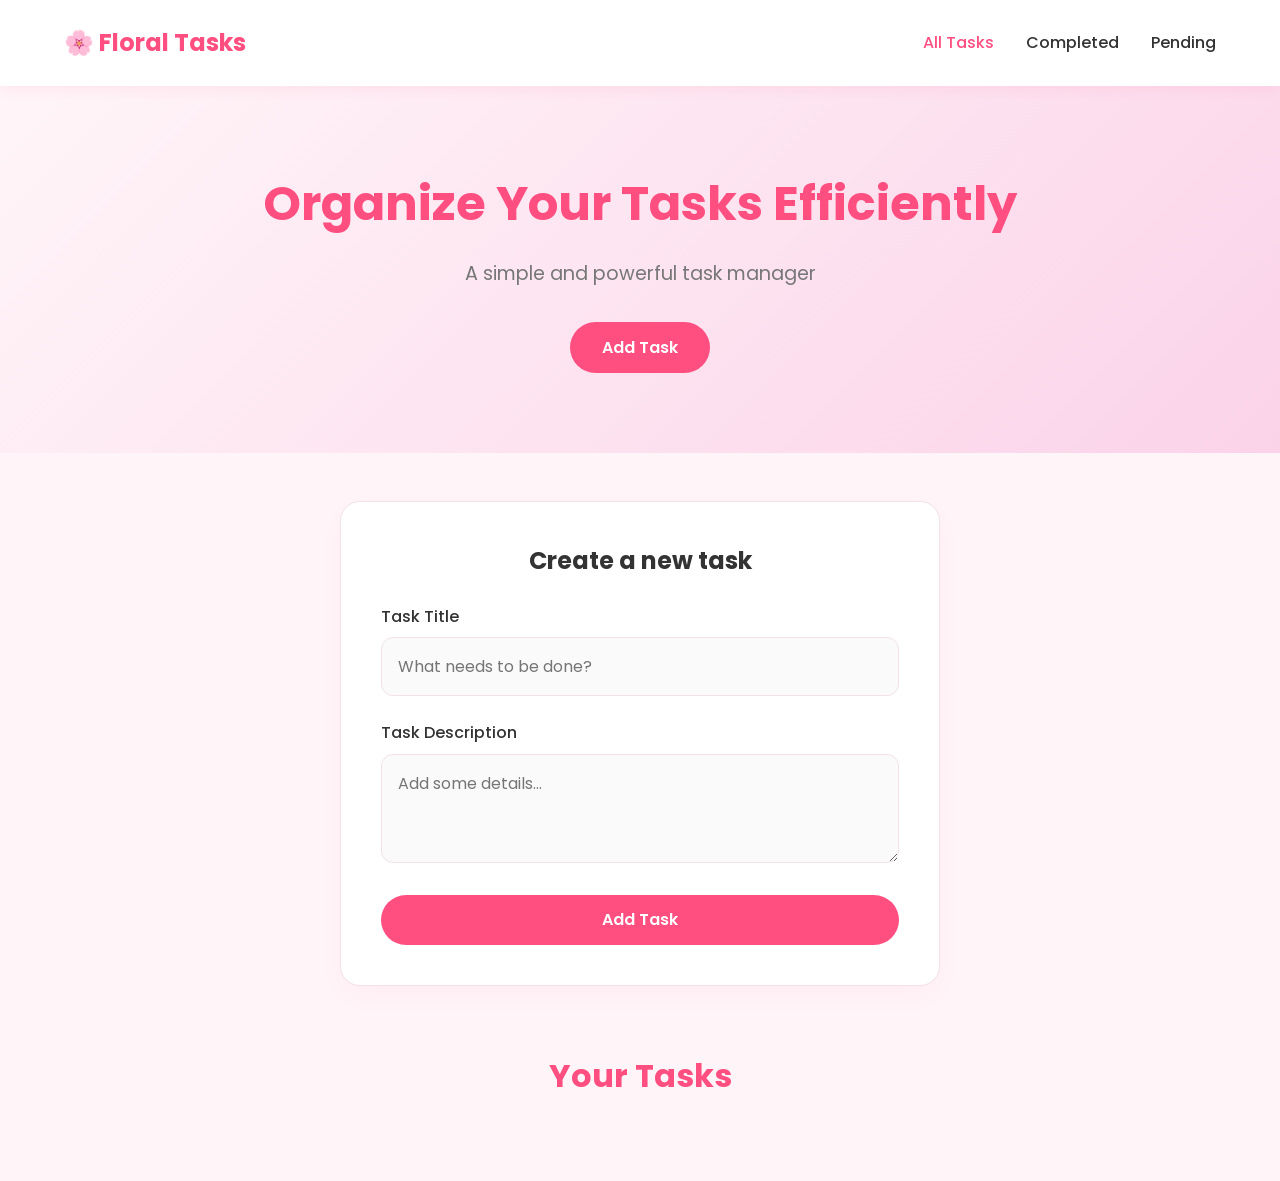
==== frontend/index.html @ 8c680d9b "Initial commit for todo app" ====
<!DOCTYPE html>
<html lang="en">
<head>
    <meta charset="UTF-8">
    <meta name="viewport" content="width=device-width, initial-scale=1.0">
    <title>Floral Tasks</title>
    <link rel="stylesheet" href="style.css">
    <link href="https://fonts.googleapis.com/css2?family=Poppins:wght@300;400;500;600;700&display=swap" rel="stylesheet">
</head>
<body>
    <nav class="navbar">
        <div class="logo">🌸 Floral Tasks</div>
        <ul class="nav-links">
            <li><a href="#" class="active" data-filter="all">All Tasks</a></li>
            <li><a href="#" data-filter="completed">Completed</a></li>
            <li><a href="#" data-filter="pending">Pending</a></li>
        </ul>
    </nav>

    <header class="hero">
        <h1>Organize Your Tasks Efficiently</h1>
        <p>A simple and powerful task manager</p>
        <button id="scrollToAddBtn" class="primary-btn">Add Task</button>
    </header>

    <main class="container">
        <section id="addTaskSection" class="task-input-section">
            <div class="card add-task-card">
                <h2>Create a new task</h2>
                <form id="taskForm">
                    <input type="hidden" id="taskId">
                    <div class="input-group">
                        <label for="taskTitle">Task Title</label>
                        <input type="text" id="taskTitle" required placeholder="What needs to be done?">
                    </div>
                    <div class="input-group">
                        <label for="taskDescription">Task Description</label>
                        <textarea id="taskDescription" rows="3" required placeholder="Add some details..."></textarea>
                    </div>
                    <button type="submit" id="submitBtn" class="primary-btn full-width">Add Task</button>
                    <button type="button" id="cancelBtn" class="secondary-btn full-width hidden">Cancel Edit</button>
                </form>
            </div>
        </section>

        <section class="task-display-section">
            <h2 id="gridTitle">Your Tasks</h2>
            <div class="task-grid" id="taskGrid">
                <!-- Task cards will be added here dynamically -->
            </div>
        </section>
    </main>

    <script src="script.js"></script>
</body>
</html>
---- frontend/style.css ----
:root {
    --primary: #ff4f81;
    --primary-hover: #e5396b;
    --background: #fff5f8;
    --card: #ffffff;
    --accent: #fbd3e9;
    --text-main: #333333;
    --text-muted: #777777;
    --border: #f2e2e8;
    --success: #28a745;
}

* {
    margin: 0;
    padding: 0;
    box-sizing: border-box;
    font-family: 'Poppins', sans-serif;
}

body {
    background-color: var(--background);
    color: var(--text-main);
    line-height: 1.6;
}

.navbar {
    display: flex;
    justify-content: space-between;
    align-items: center;
    padding: 1.5rem 5%;
    background-color: var(--card);
    box-shadow: 0 4px 12px rgba(255, 79, 129, 0.08);
    position: sticky;
    top: 0;
    z-index: 100;
}

.logo {
    font-size: 1.5rem;
    font-weight: 700;
    color: var(--primary);
}

.nav-links {
    list-style: none;
    display: flex;
    gap: 2rem;
}

.nav-links a {
    text-decoration: none;
    color: var(--text-main);
    font-weight: 500;
    transition: color 0.3s ease;
}

.nav-links a:hover, .nav-links a.active {
    color: var(--primary);
}

.hero {
    text-align: center;
    padding: 5rem 2rem;
    background: linear-gradient(135deg, var(--background) 0%, var(--accent) 100%);
}

.hero h1 {
    font-size: 3rem;
    color: var(--primary);
    margin-bottom: 1rem;
}

.hero p {
    font-size: 1.2rem;
    color: var(--text-muted);
    margin-bottom: 2rem;
}

.primary-btn {
    background-color: var(--primary);
    color: white;
    border: none;
    padding: 0.8rem 2rem;
    font-size: 1rem;
    border-radius: 30px;
    cursor: pointer;
    font-weight: 600;
    transition: background 0.3s ease, transform 0.2s ease;
}

.primary-btn:hover {
    background-color: var(--primary-hover);
    transform: translateY(-2px);
}

.secondary-btn {
    background-color: transparent;
    color: var(--text-muted);
    border: 1px solid var(--text-muted);
    padding: 0.8rem 2rem;
    font-size: 1rem;
    border-radius: 30px;
    cursor: pointer;
    font-weight: 600;
    transition: all 0.3s ease;
    margin-top: 0.5rem;
}

.secondary-btn:hover {
    background-color: #f1f1f1;
    color: var(--text-main);
}

.full-width {
    width: 100%;
}

.hidden {
    display: none;
}

.container {
    max-width: 1200px;
    margin: 0 auto;
    padding: 3rem 2rem;
}

.task-input-section {
    display: flex;
    justify-content: center;
    margin-bottom: 4rem;
}

.add-task-card {
    width: 100%;
    max-width: 600px;
    padding: 2.5rem;
}

.card {
    background-color: var(--card);
    border-radius: 20px;
    box-shadow: 0 10px 30px rgba(255, 79, 129, 0.05);
    border: 1px solid var(--border);
}

.add-task-card h2 {
    margin-bottom: 1.5rem;
    color: var(--text-main);
    text-align: center;
}

.input-group {
    margin-bottom: 1.5rem;
}

.input-group label {
    display: block;
    margin-bottom: 0.5rem;
    font-weight: 500;
    color: var(--text-main);
}

.input-group input, 
.input-group textarea {
    width: 100%;
    padding: 1rem;
    border: 1px solid var(--border);
    border-radius: 12px;
    font-size: 1rem;
    outline: none;
    transition: border-color 0.3s ease;
    background-color: #fafafa;
}

.input-group input:focus, 
.input-group textarea:focus {
    border-color: var(--primary);
    background-color: #ffffff;
}

.task-display-section h2 {
    text-align: center;
    margin-bottom: 2rem;
    font-size: 2rem;
    color: var(--primary);
}

.task-grid {
    display: grid;
    grid-template-columns: repeat(auto-fill, minmax(300px, 1fr));
    gap: 2rem;
}

.task-card {
    padding: 2rem;
    transition: transform 0.3s ease, box-shadow 0.3s ease;
    display: flex;
    flex-direction: column;
}

.task-card:hover {
    transform: translateY(-5px);
    box-shadow: 0 15px 35px rgba(255, 79, 129, 0.1);
}

.task-title {
    font-size: 1.3rem;
    font-weight: 600;
    margin-bottom: 0.5rem;
    color: var(--text-main);
}

.task-desc {
    color: var(--text-muted);
    margin-bottom: 1.5rem;
    flex-grow: 1;
}

.task-meta {
    display: flex;
    justify-content: space-between;
    align-items: center;
    margin-bottom: 1.5rem;
    font-size: 0.85rem;
}

.status {
    padding: 0.3rem 0.8rem;
    border-radius: 20px;
    font-weight: 600;
    text-transform: capitalize;
}

.status.pending {
    background-color: var(--accent);
    color: var(--primary-hover);
}

.status.completed {
    background-color: #d4edda;
    color: #155724;
}

.task-date {
    color: #999;
}

.task-actions {
    display: flex;
    gap: 0.5rem;
    flex-wrap: wrap;
}

.action-btn {
    flex: 1;
    padding: 0.6rem;
    border: none;
    border-radius: 8px;
    cursor: pointer;
    font-weight: 500;
    font-size: 0.9rem;
    transition: opacity 0.3s ease;
}

.action-btn:hover {
    opacity: 0.8;
}

.btn-complete {
    background-color: var(--success);
    color: white;
}

.btn-edit {
    background-color: #f8f9fa;
    color: var(--text-main);
    border: 1px solid #ddd;
}

.btn-delete {
    background-color: #dc3545;
    color: white;
}

.completed-task .task-title {
    text-decoration: line-through;
    color: var(--text-muted);
}

@media (max-width: 768px) {
    .nav-links {
        gap: 1rem;
    }
    
    .hero h1 {
        font-size: 2.2rem;
    }
}
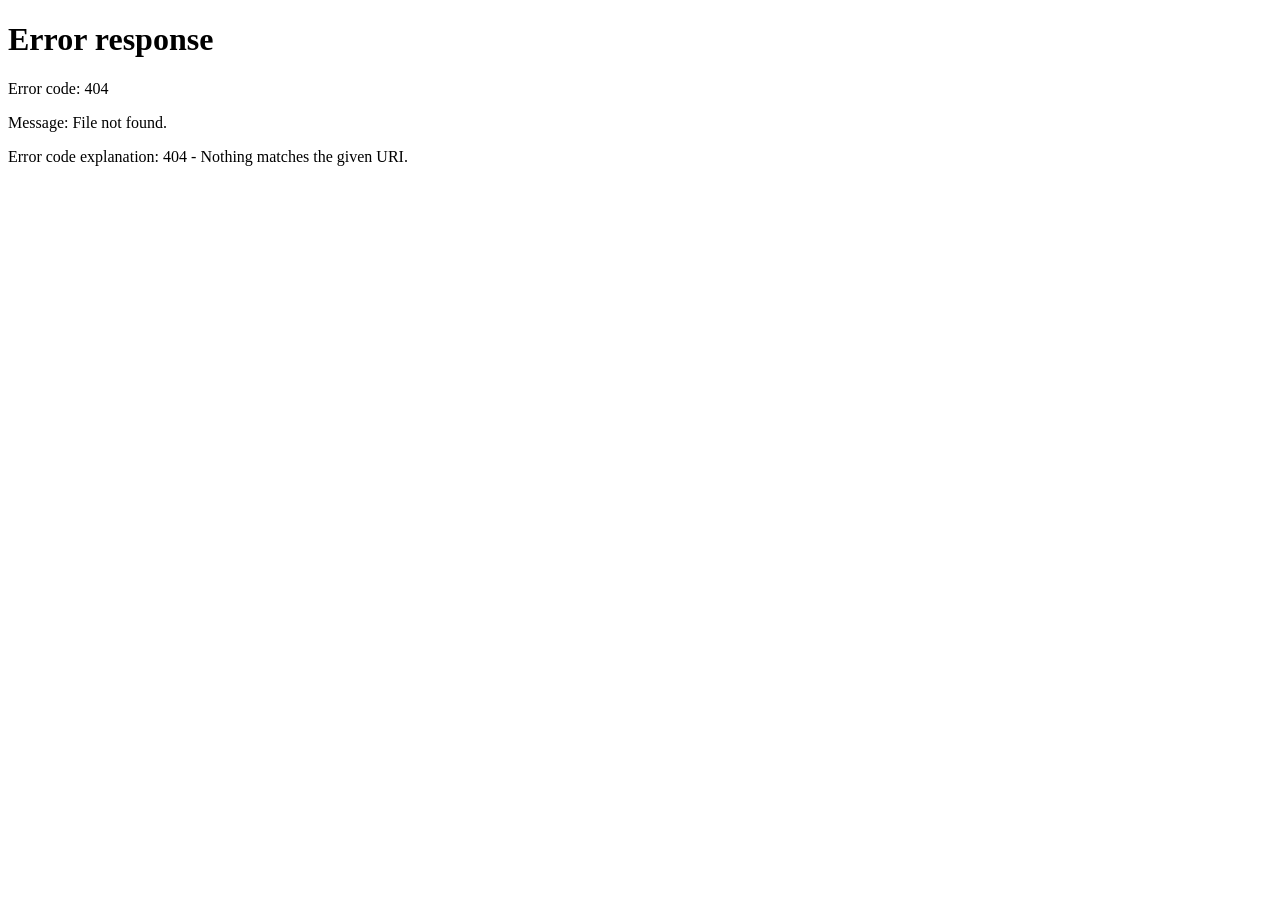
==== commit fb9f27a4: "Add Login page modeled from mockup" ====
--- a/frontend/index.html
+++ b/frontend/index.html
@@ -1,12 +1,15 @@
 <!DOCTYPE html>
 <html lang="en">
+
 <head>
     <meta charset="UTF-8">
     <meta name="viewport" content="width=device-width, initial-scale=1.0">
     <title>Floral Tasks</title>
     <link rel="stylesheet" href="style.css">
-    <link href="https://fonts.googleapis.com/css2?family=Poppins:wght@300;400;500;600;700&display=swap" rel="stylesheet">
+    <link href="https://fonts.googleapis.com/css2?family=Poppins:wght@300;400;500;600;700&display=swap"
+        rel="stylesheet">
 </head>
+
 <body>
     <nav class="navbar">
         <div class="logo">🌸 Floral Tasks</div>
@@ -14,6 +17,7 @@
             <li><a href="#" class="active" data-filter="all">All Tasks</a></li>
             <li><a href="#" data-filter="completed">Completed</a></li>
             <li><a href="#" data-filter="pending">Pending</a></li>
+            <li><a href="#" id="logoutBtn" style="color:var(--primary); font-weight:700;">Log Out</a></li>
         </ul>
     </nav>
 
@@ -53,4 +57,5 @@
 
     <script src="script.js"></script>
 </body>
-</html>
+
+</html>
--- a/frontend/style.css
+++ b/frontend/style.css
@@ -297,3 +297,32 @@
         font-size: 2.2rem;
     }
 }
+/* Auth Layout */
+.auth-body { display: flex; justify-content: center; align-items: center; min-height: 100vh; background: #fdf2f4; margin: 0; padding: 2rem; }
+.auth-container { display: flex; width: 100%; max-width: 1000px; height: 600px; background: white; border-radius: 20px; box-shadow: 0 20px 40px rgba(0,0,0,0.08); overflow: hidden; }
+.auth-left { flex: 1; background: #ffbbc6; padding: 3rem; color: white; position: relative; overflow: hidden; }
+.auth-left .auth-logo { font-size: 1.5rem; font-weight: 700; color: #fff; margin-bottom: 2rem; }
+.auth-left h1 { font-size: 1.8rem; font-weight: 500; line-height: 1.4; margin-bottom: 2rem; position: relative; z-index: 2; }
+.auth-image-placeholder { position: absolute; bottom: -50px; left: -20px; width: 130%; z-index: 1; }
+.auth-image-placeholder img { width: 100%; height: auto; object-fit: cover; }
+.auth-right { flex: 1; padding: 3rem; display: flex; flex-direction: column; background: white; }
+.auth-header { text-align: right; font-size: 0.85rem; color: #888; margin-bottom: 2rem; }
+.auth-form-wrapper { max-width: 350px; margin: 0 auto; width: 100%; flex-grow: 1; display: flex; flex-direction: column; justify-content: center; }
+.auth-form-wrapper h2 { font-size: 1.6rem; text-align: center; color: #333; margin-bottom: 2rem; }
+.social-login { display: flex; gap: 1rem; margin-bottom: 1.5rem; }
+.social-btn { flex: 1; display: flex; align-items: center; justify-content: center; gap: 0.5rem; padding: 0.6rem; border: 1px solid #ddd; border-radius: 8px; background: white; font-size: 0.8rem; font-weight: 500; cursor: pointer; transition: all 0.3s ease; }
+.social-btn img { width: 16px; height: 16px; }
+.social-btn:hover { background: #f9f9f9; border-color: #ccc; }
+.divider { text-align: center; margin-bottom: 1.5rem; position: relative; }
+.divider::before { content: ''; position: absolute; left: 0; top: 50%; width: 100%; height: 1px; background: #eee; z-index: 1; }
+.divider span { background: white; padding: 0 10px; color: #aaa; font-size: 0.8rem; position: relative; z-index: 2; }
+.auth-input-group { margin-bottom: 1rem; position: relative; }
+.auth-input-group input { width: 100%; padding: 1rem 0; border: none; border-bottom: 1px solid #ddd; font-size: 0.95rem; outline: none; background: transparent; transition: border-color 0.3s ease; }
+.auth-input-group input:focus { border-bottom-color: var(--primary); }
+.password-group .toggle-password { position: absolute; right: 0; top: 50%; transform: translateY(-50%); cursor: pointer; color: #888; font-size: 1.1rem; }
+.auth-submit-btn { width: 100%; padding: 1rem; background: #ffbbc6; color: white; border: none; border-radius: 8px; font-size: 1rem; font-weight: 600; cursor: pointer; margin-top: 1.5rem; transition: background 0.3s ease; }
+.auth-submit-btn:hover { background: #ff91a0; }
+.auth-switch { text-align: center; margin-top: 1.5rem; font-size: 0.85rem; color: #888; }
+.auth-switch a { color: #ffbbc6; text-decoration: none; font-weight: 600; }
+.auth-switch a:hover { text-decoration: underline; }
+@media (max-width: 768px) { .auth-container { flex-direction: column; height: auto; } .auth-left { padding: 2rem; } .auth-image-placeholder { position: relative; bottom: 0; left: 0; width: 100%; } }
